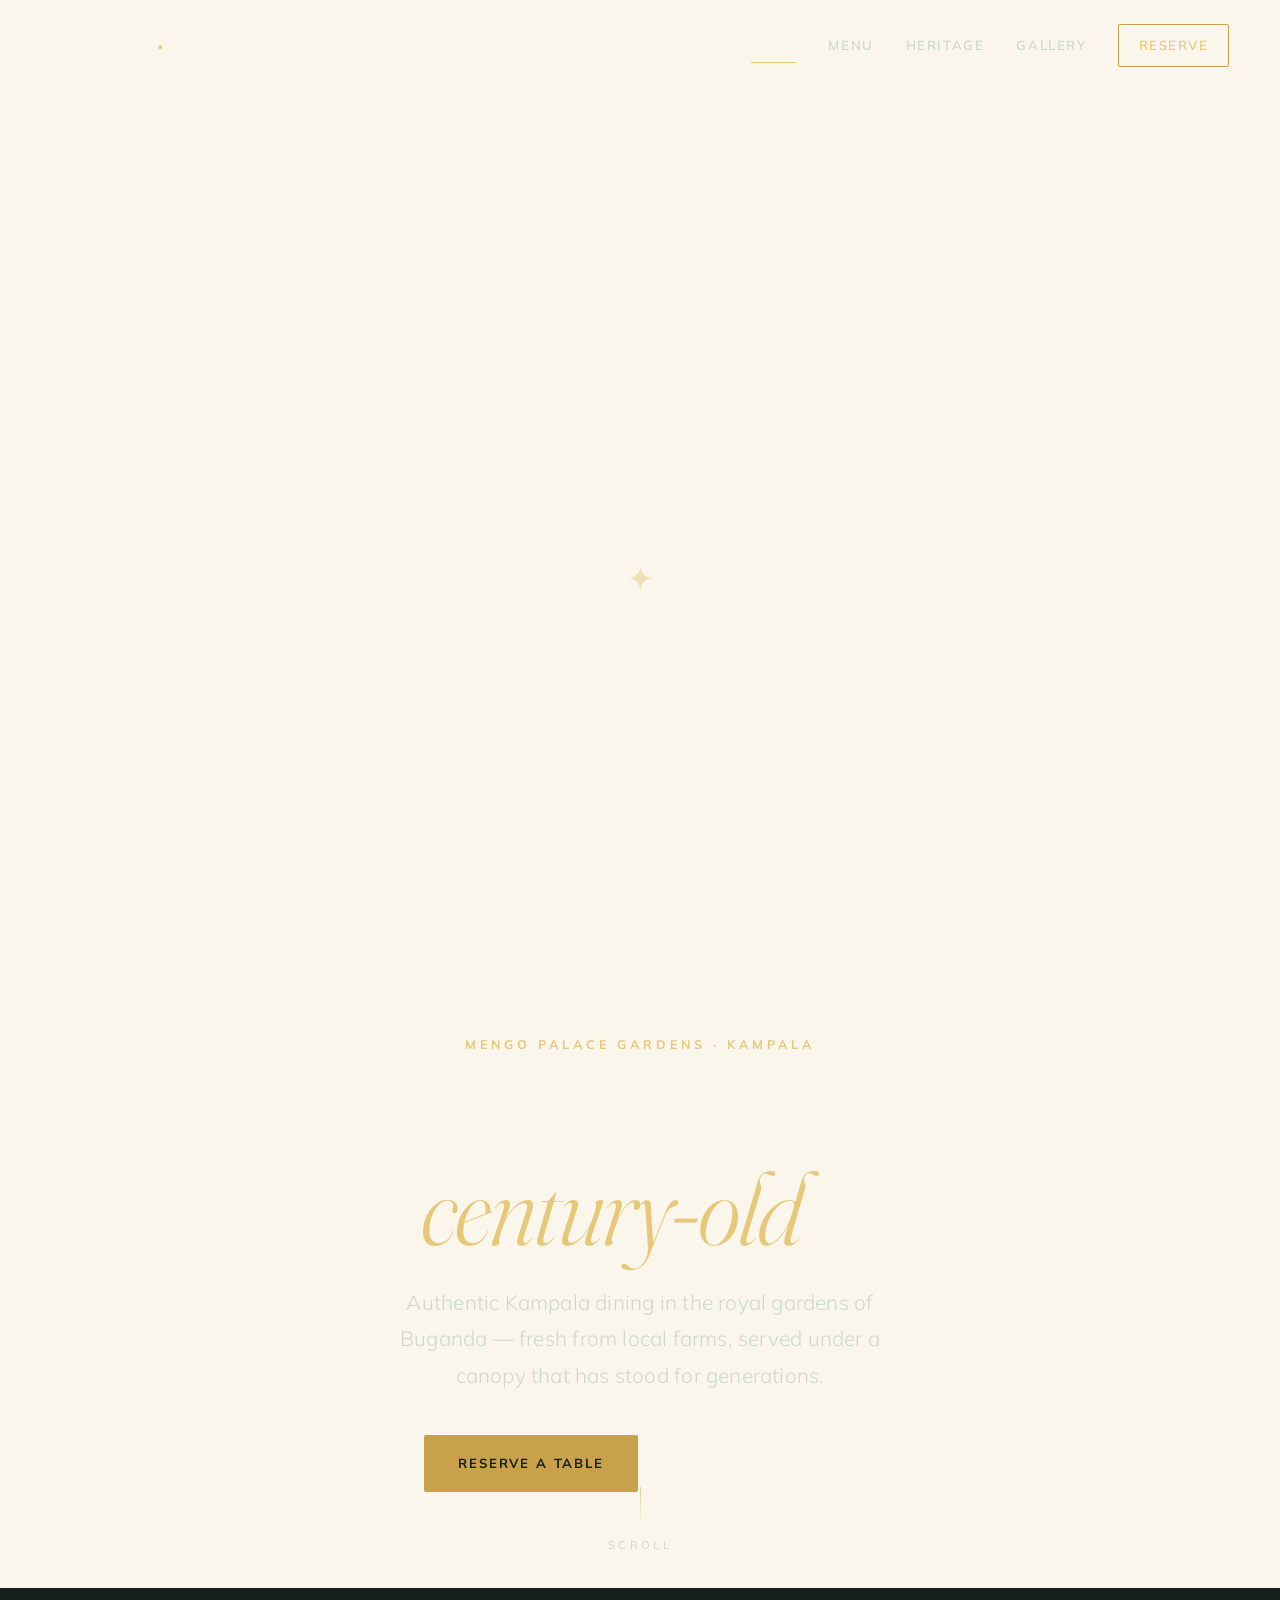
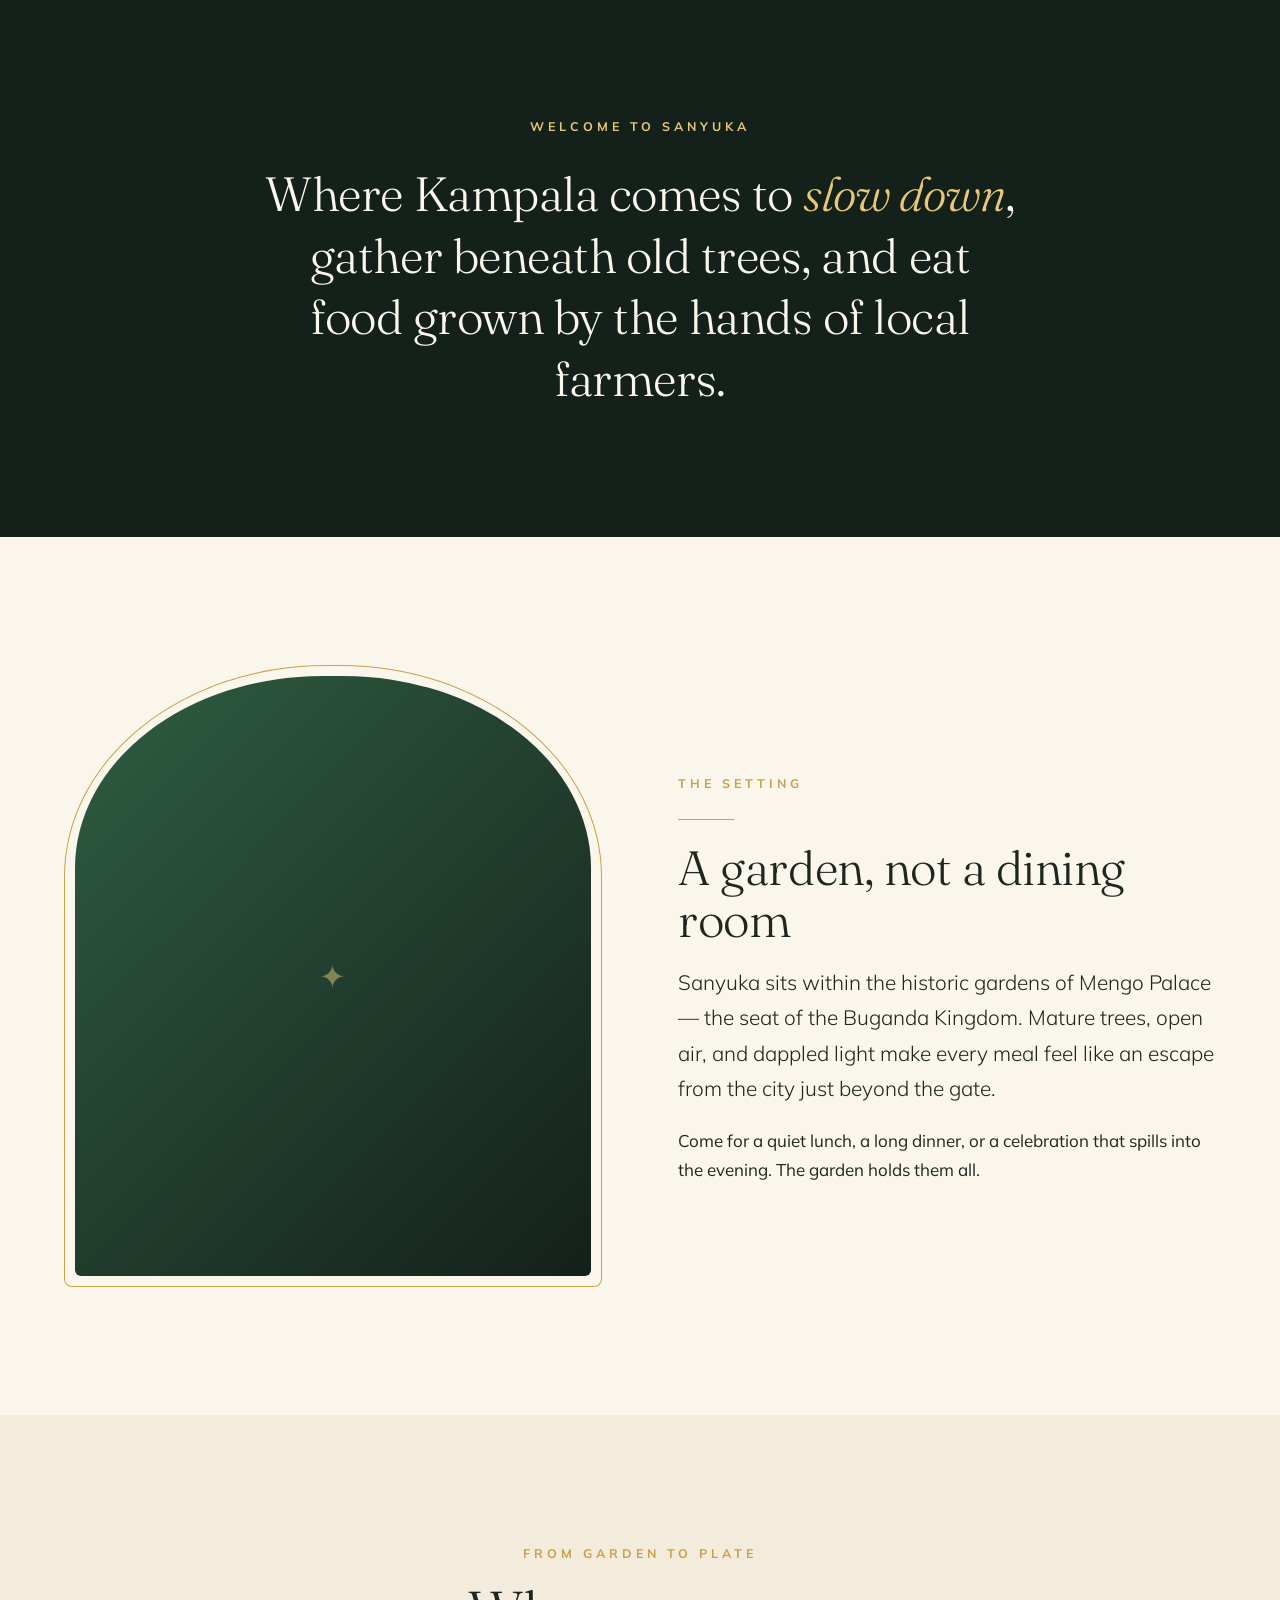
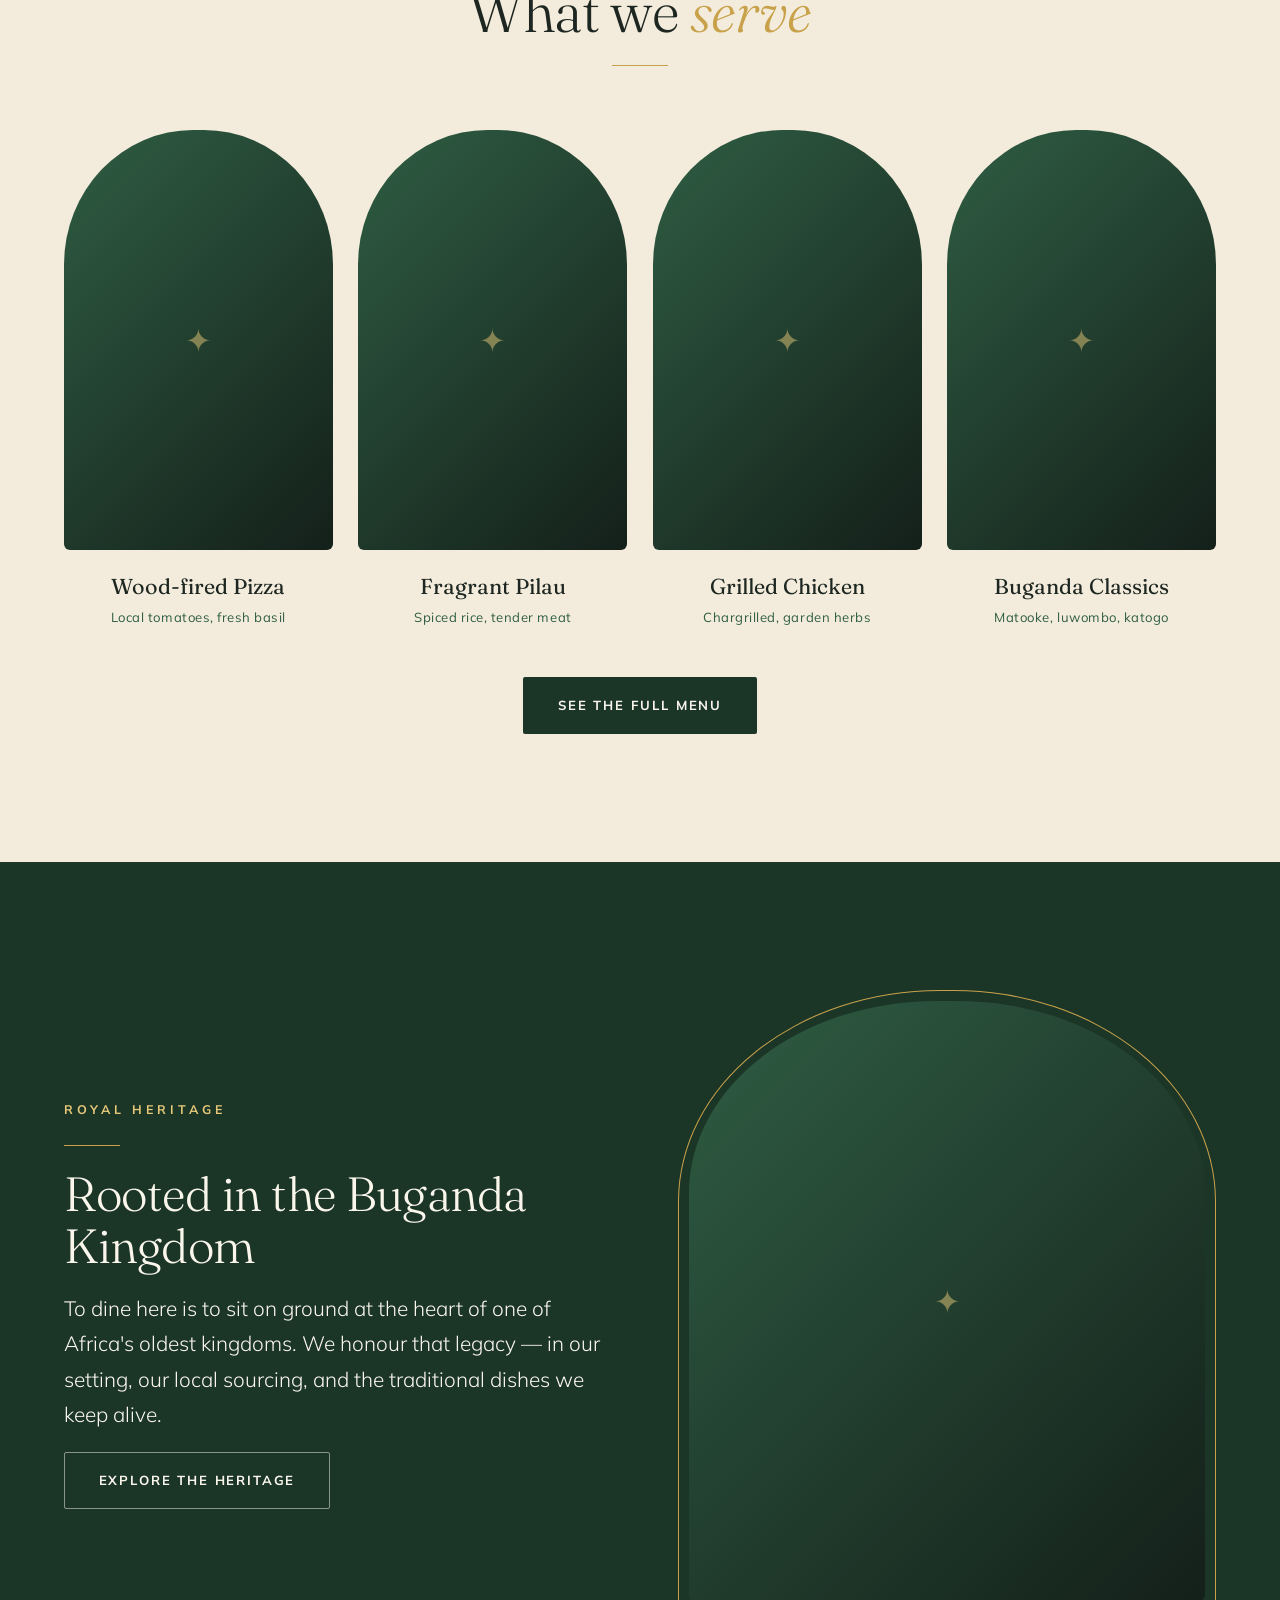
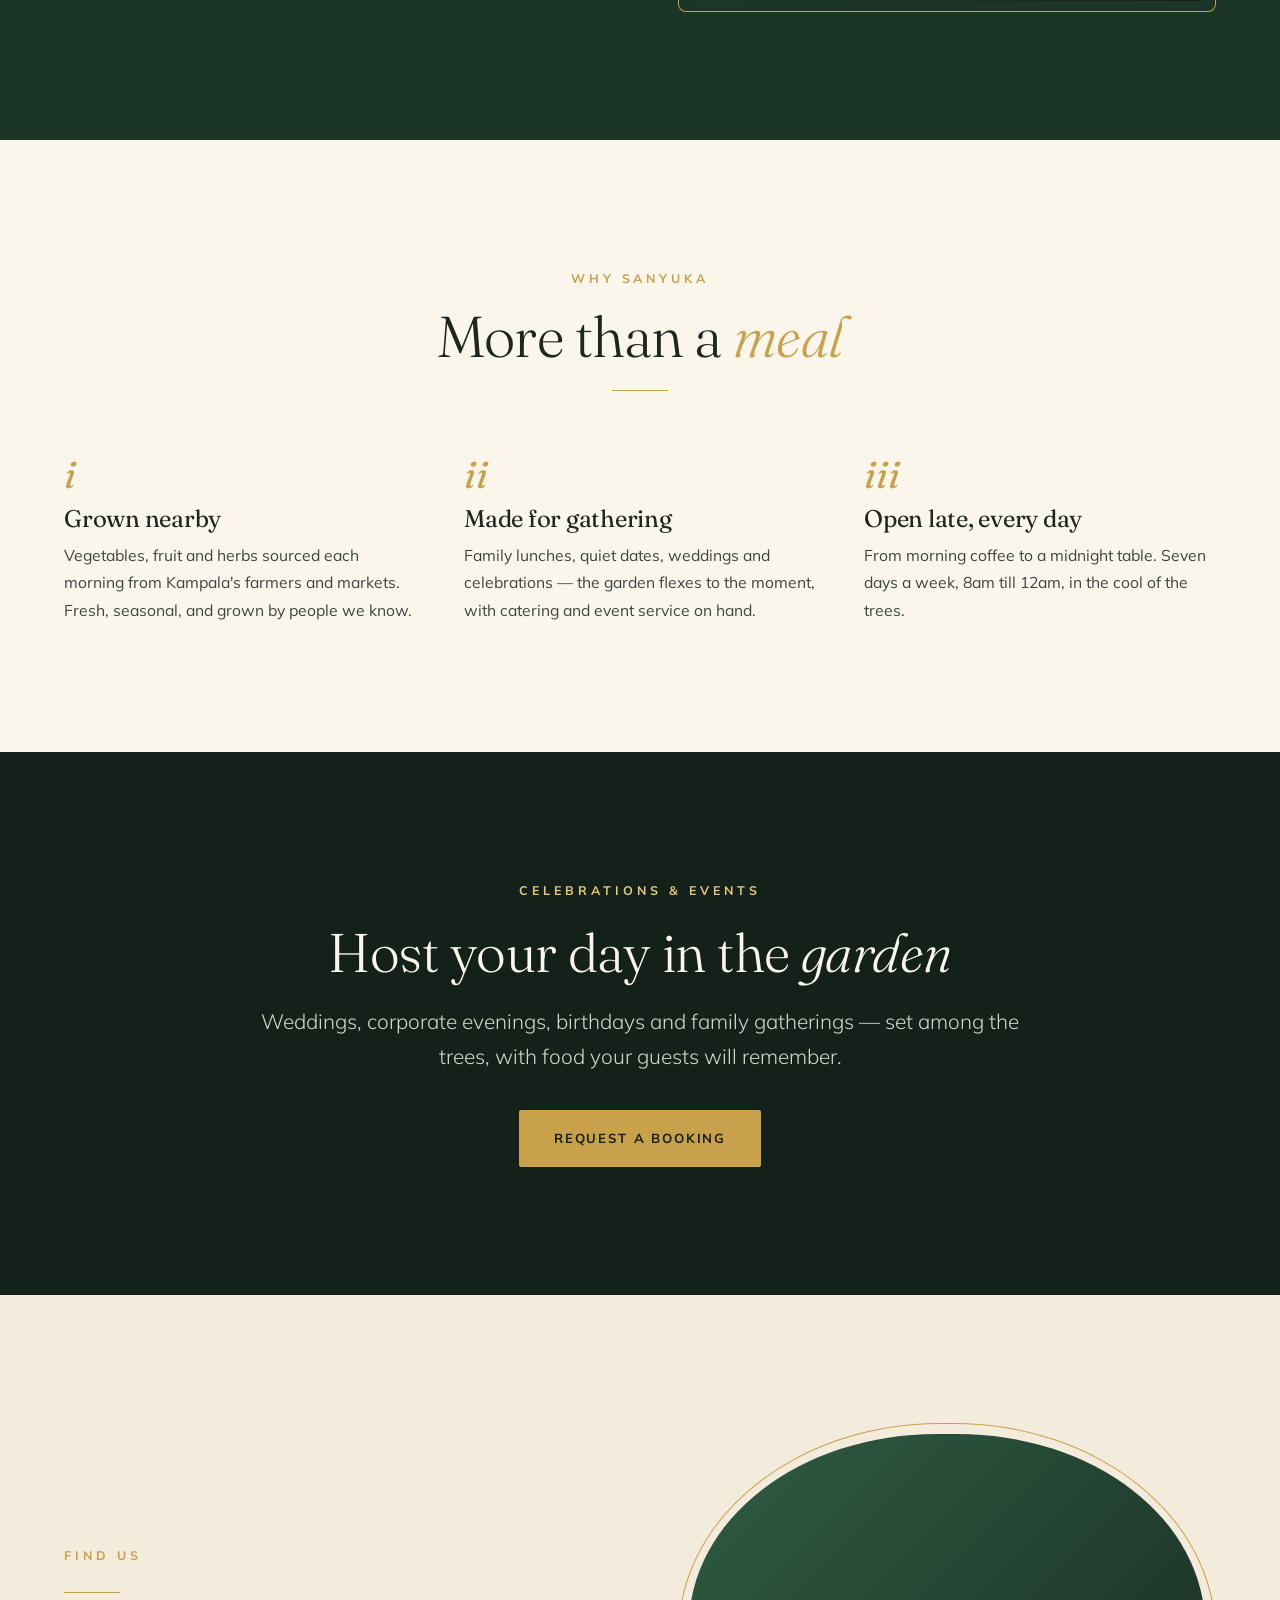
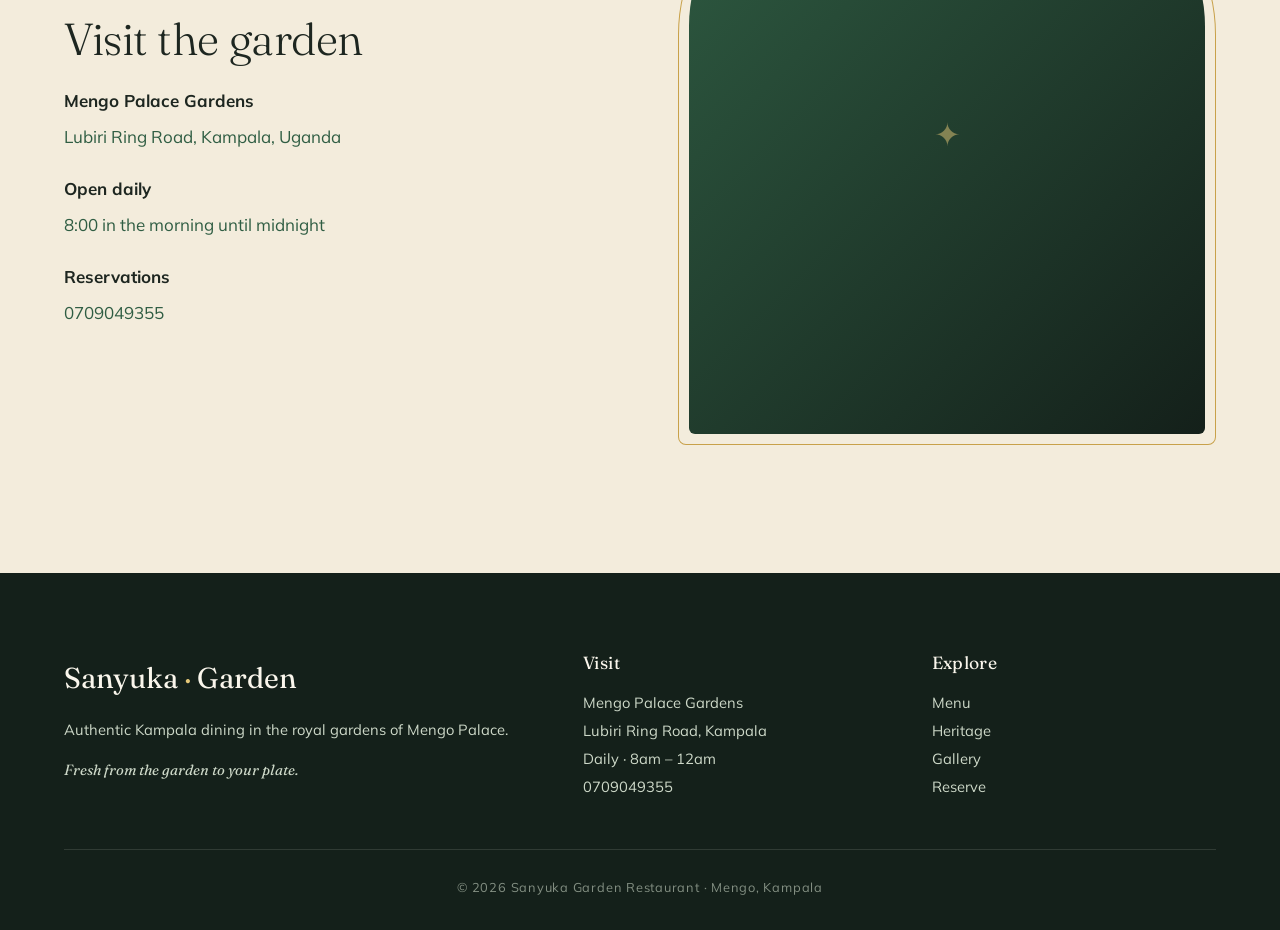
==== untitled folder/files/index.html @ cd11d848 "initial" ====
<!DOCTYPE html>
<html lang="en">
<head>
<meta charset="UTF-8">
<meta name="viewport" content="width=device-width, initial-scale=1.0">
<title>Sanyuka Garden Restaurant — Dining in the Royal Gardens of Mengo</title>
<meta name="description" content="Authentic Kampala dining beneath century-old trees in the royal gardens of Mengo Palace. Locally sourced food, Buganda heritage, garden events.">
<link rel="stylesheet" href="styles.css">
</head>
<body>

<!-- NAV -->
<nav class="nav">
  <a href="index.html" class="nav-logo">Sanyuka <span class="mark">·</span> Garden</a>
  <button class="nav-toggle" aria-label="Menu">☰</button>
  <div class="nav-links">
    <a href="index.html" class="active">Home</a>
    <a href="menu.html">Menu</a>
    <a href="buganda.html">Heritage</a>
    <a href="gallery.html">Gallery</a>
    <a href="booking.html" class="nav-book">Reserve</a>
  </div>
</nav>

<!-- HERO -->
<header class="hero">
  <div class="hero-media">
    <img src="https://images.unsplash.com/photo-1600891964092-4316c288032e?w=1800&q=80&auto=format&fit=crop" alt="Dining under garden trees at golden hour">
  </div>
  <div class="hero-inner">
    <span class="eyebrow">Mengo Palace Gardens · Kampala</span>
    <h1>A table beneath<br>the <em>century-old</em> trees</h1>
    <p class="hero-sub">Authentic Kampala dining in the royal gardens of Buganda — fresh from local farms, served under a canopy that has stood for generations.</p>
    <div class="hero-cta">
      <a href="booking.html" class="btn btn-gold">Reserve a Table</a>
      <a href="menu.html" class="btn btn-ghost">View the Menu</a>
    </div>
  </div>
  <div class="hero-scroll"><span></span>Scroll</div>
</header>

<!-- STATEMENT -->
<section class="section canopy">
  <div class="narrow reveal" style="text-align:center;">
    <span class="eyebrow" style="color:var(--gold-bright); display:block; margin-bottom:1.6rem;">Welcome to Sanyuka</span>
    <p class="statement">Where Kampala comes to <em>slow down</em>, gather beneath old trees, and eat food grown by the hands of local farmers.</p>
  </div>
</section>

<!-- STORY SPLIT 1 -->
<section class="section light">
  <div class="wrap split reveal">
    <div class="arch-frame">
      <div class="arch split-img">
        <img src="https://images.unsplash.com/photo-1414235077428-338989a2e8c0?w=900&q=80&auto=format&fit=crop" alt="Garden dining setting">
      </div>
    </div>
    <div class="split-text">
      <span class="eyebrow" style="color:var(--gold);">The Setting</span>
      <div class="rule"></div>
      <h2 style="font-size:clamp(1.9rem,4vw,3rem); font-weight:300; margin-bottom:1.2rem;">A garden, not a dining room</h2>
      <p class="lead" style="margin-bottom:1.2rem;">Sanyuka sits within the historic gardens of Mengo Palace — the seat of the Buganda Kingdom. Mature trees, open air, and dappled light make every meal feel like an escape from the city just beyond the gate.</p>
      <p>Come for a quiet lunch, a long dinner, or a celebration that spills into the evening. The garden holds them all.</p>
    </div>
  </div>
</section>

<!-- DISHES -->
<section class="section parchment">
  <div class="wrap">
    <div class="section-head reveal" style="text-align:center;">
      <span class="eyebrow">From Garden to Plate</span>
      <h2>What we <em>serve</em></h2>
      <div class="rule center"></div>
    </div>
    <div class="dishes reveal">
      <div class="dish">
        <div class="arch"><img src="https://images.unsplash.com/photo-1513104890138-7c749659a591?w=600&q=80&auto=format&fit=crop" alt="Pizza"></div>
        <div class="dish-label"><div class="name">Wood-fired Pizza</div><div class="note">Local tomatoes, fresh basil</div></div>
      </div>
      <div class="dish">
        <div class="arch"><img src="https://images.unsplash.com/photo-1596797038530-2c107229654b?w=600&q=80&auto=format&fit=crop" alt="Pilau"></div>
        <div class="dish-label"><div class="name">Fragrant Pilau</div><div class="note">Spiced rice, tender meat</div></div>
      </div>
      <div class="dish">
        <div class="arch"><img src="https://images.unsplash.com/photo-1598103442097-8b74394b95c6?w=600&q=80&auto=format&fit=crop" alt="Chicken"></div>
        <div class="dish-label"><div class="name">Grilled Chicken</div><div class="note">Chargrilled, garden herbs</div></div>
      </div>
      <div class="dish">
        <div class="arch"><img src="https://images.unsplash.com/photo-1567620905732-2d1ec7ab7445?w=600&q=80&auto=format&fit=crop" alt="Local dishes"></div>
        <div class="dish-label"><div class="name">Buganda Classics</div><div class="note">Matooke, luwombo, katogo</div></div>
      </div>
    </div>
    <div class="reveal" style="text-align:center; margin-top:3rem;">
      <a href="menu.html" class="btn btn-dark">See the Full Menu</a>
    </div>
  </div>
</section>

<!-- HERITAGE FEATURE -->
<section class="section dark">
  <div class="wrap split reverse reveal">
    <div class="arch-frame">
      <div class="arch split-img">
        <img src="https://images.unsplash.com/photo-1518709268805-4e9042af2176?w=900&q=80&auto=format&fit=crop" alt="Royal heritage">
      </div>
    </div>
    <div class="split-text">
      <span class="eyebrow" style="color:var(--gold-bright);">Royal Heritage</span>
      <div class="rule"></div>
      <h2 style="font-size:clamp(1.9rem,4vw,3rem); font-weight:300; margin-bottom:1.2rem;">Rooted in the Buganda Kingdom</h2>
      <p class="lead" style="margin-bottom:1.2rem;">To dine here is to sit on ground at the heart of one of Africa's oldest kingdoms. We honour that legacy — in our setting, our local sourcing, and the traditional dishes we keep alive.</p>
      <a href="buganda.html" class="btn btn-ghost">Explore the Heritage</a>
    </div>
  </div>
</section>

<!-- WHY / THREE FEATURES -->
<section class="section light">
  <div class="wrap">
    <div class="section-head reveal" style="text-align:center;">
      <span class="eyebrow">Why Sanyuka</span>
      <h2>More than a <em>meal</em></h2>
      <div class="rule center"></div>
    </div>
    <div class="features reveal">
      <div class="feature">
        <div class="num">i</div>
        <h3>Grown nearby</h3>
        <p>Vegetables, fruit and herbs sourced each morning from Kampala's farmers and markets. Fresh, seasonal, and grown by people we know.</p>
      </div>
      <div class="feature">
        <div class="num">ii</div>
        <h3>Made for gathering</h3>
        <p>Family lunches, quiet dates, weddings and celebrations — the garden flexes to the moment, with catering and event service on hand.</p>
      </div>
      <div class="feature">
        <div class="num">iii</div>
        <h3>Open late, every day</h3>
        <p>From morning coffee to a midnight table. Seven days a week, 8am till 12am, in the cool of the trees.</p>
      </div>
    </div>
  </div>
</section>

<!-- EVENTS CTA -->
<section class="section canopy">
  <div class="narrow reveal" style="text-align:center;">
    <span class="eyebrow" style="color:var(--gold-bright); display:block; margin-bottom:1.4rem;">Celebrations & Events</span>
    <h2 style="font-size:clamp(2rem,5vw,3.4rem); font-weight:300; margin-bottom:1.3rem;">Host your day in the <em>garden</em></h2>
    <p class="lead" style="color:var(--sage); margin-bottom:2.2rem;">Weddings, corporate evenings, birthdays and family gatherings — set among the trees, with food your guests will remember.</p>
    <a href="booking.html" class="btn btn-gold">Request a Booking</a>
  </div>
</section>

<!-- VISIT -->
<section class="section parchment">
  <div class="wrap split reveal">
    <div class="split-text">
      <span class="eyebrow" style="color:var(--gold);">Find Us</span>
      <div class="rule"></div>
      <h2 style="font-size:clamp(1.9rem,4vw,2.8rem); font-weight:300; margin-bottom:1.4rem;">Visit the garden</h2>
      <p style="margin-bottom:0.4rem;"><strong>Mengo Palace Gardens</strong></p>
      <p style="margin-bottom:1.4rem; color:var(--moss);">Lubiri Ring Road, Kampala, Uganda</p>
      <p style="margin-bottom:0.4rem;"><strong>Open daily</strong></p>
      <p style="margin-bottom:1.4rem; color:var(--moss);">8:00 in the morning until midnight</p>
      <p style="margin-bottom:0.4rem;"><strong>Reservations</strong></p>
      <p style="color:var(--moss);">0709049355</p>
    </div>
    <div class="arch-frame">
      <div class="arch split-img">
        <img src="https://images.unsplash.com/photo-1533777857889-4be7c70b33f7?w=900&q=80&auto=format&fit=crop" alt="Evening in the garden">
      </div>
    </div>
  </div>
</section>

<!-- FOOTER -->
<footer class="footer">
  <div class="footer-grid">
    <div>
      <div class="brand">Sanyuka <span class="mark">·</span> Garden</div>
      <p>Authentic Kampala dining in the royal gardens of Mengo Palace.</p>
      <p class="footer-tag">Fresh from the garden to your plate.</p>
    </div>
    <div>
      <h4>Visit</h4>
      <p>Mengo Palace Gardens</p>
      <p>Lubiri Ring Road, Kampala</p>
      <p>Daily · 8am – 12am</p>
      <p>0709049355</p>
    </div>
    <div>
      <h4>Explore</h4>
      <a href="menu.html">Menu</a>
      <a href="buganda.html">Heritage</a>
      <a href="gallery.html">Gallery</a>
      <a href="booking.html">Reserve</a>
    </div>
  </div>
  <div class="footer-bottom">© 2026 Sanyuka Garden Restaurant · Mengo, Kampala</div>
</footer>

<script src="main.js"></script>
</body>
</html>
---- untitled folder/files/styles.css ----
@import url('https://fonts.googleapis.com/css2?family=Fraunces:ital,opsz,wght@0,9..144,300..600;1,9..144,300..500&family=Mulish:wght@300;400;500;600;700;800&display=swap');

/* ============ SANYUKA — CINEMATIC GARDEN ============ */

:root {
  --canopy:      #14201a;   /* deepest shade under old trees */
  --forest:      #1b3527;   /* dark section base */
  --moss:        #2f5d43;   /* mid green */
  --leaf:        #5b9b74;   /* living accent green */
  --gold:        #c8a14a;   /* Buganda brass */
  --gold-bright: #e6c878;   /* highlight gold */
  --oxblood:     #6f2a2a;   /* royal maroon */
  --clay:        #9c4a3c;   /* warm maroon accent */
  --parchment:   #f3ecdc;   /* light bg */
  --cream:       #faf6ec;   /* lightest */
  --sage:        #cdd8c8;   /* muted text on dark */
  --ink:         #1d2620;   /* text on light */

  --display: 'Fraunces', Georgia, 'Times New Roman', serif;
  --body: 'Mulish', -apple-system, BlinkMacSystemFont, 'Helvetica Neue', Arial, sans-serif;

  --maxw: 1240px;
  --ease: cubic-bezier(0.22, 1, 0.36, 1);
}

* { margin: 0; padding: 0; box-sizing: border-box; }

html { scroll-behavior: smooth; -webkit-font-smoothing: antialiased; }

body {
  font-family: var(--body);
  background: var(--cream);
  color: var(--ink);
  line-height: 1.75;
  font-size: 17px;
  font-weight: 400;
  overflow-x: hidden;
}

/* ---------- TYPE ---------- */

h1, h2, h3, h4 { font-family: var(--display); font-weight: 400; line-height: 1.08; letter-spacing: -0.01em; }

.eyebrow {
  font-family: var(--body);
  font-size: 0.78rem;
  font-weight: 700;
  letter-spacing: 0.32em;
  text-transform: uppercase;
}

.serif-italic { font-style: italic; font-weight: 300; }

/* ---------- NAV ---------- */

.nav {
  position: fixed; top: 0; left: 0; right: 0; z-index: 100;
  display: flex; justify-content: space-between; align-items: center;
  padding: 1.5rem clamp(1.25rem, 4vw, 3.5rem);
  transition: background 0.5s var(--ease), padding 0.5s var(--ease), box-shadow 0.5s var(--ease);
}
.nav.scrolled {
  background: rgba(20, 32, 26, 0.92);
  backdrop-filter: blur(10px);
  padding-top: 1rem; padding-bottom: 1rem;
  box-shadow: 0 8px 30px rgba(0,0,0,0.25);
}
.nav-logo {
  font-family: var(--display);
  font-size: 1.5rem; font-weight: 500; letter-spacing: 0.02em;
  color: var(--cream); text-decoration: none; line-height: 1;
}
.nav-logo .mark { color: var(--gold-bright); }
.nav-links { display: flex; gap: clamp(1rem, 2.5vw, 2.4rem); align-items: center; }
.nav-links a {
  font-size: 0.82rem; font-weight: 600; letter-spacing: 0.12em; text-transform: uppercase;
  color: var(--sage); text-decoration: none; transition: color 0.3s var(--ease); position: relative;
}
.nav-links a::after {
  content: ''; position: absolute; left: 0; bottom: -6px; height: 1px; width: 0;
  background: var(--gold-bright); transition: width 0.35s var(--ease);
}
.nav-links a:hover, .nav-links a.active { color: var(--cream); }
.nav-links a:hover::after, .nav-links a.active::after { width: 100%; }
.nav-book {
  border: 1px solid var(--gold); color: var(--gold-bright) !important;
  padding: 0.55rem 1.2rem; border-radius: 2px;
}
.nav-book::after { display: none; }
.nav-book:hover { background: var(--gold); color: var(--canopy) !important; }
.nav-toggle { display: none; background: none; border: none; color: var(--cream); font-size: 1.5rem; cursor: pointer; }

/* ---------- HERO ---------- */

.hero {
  position: relative; min-height: 100vh; display: flex; flex-direction: column;
  justify-content: center; align-items: center; text-align: center;
  padding: 8rem clamp(1.25rem, 5vw, 4rem) 6rem; color: var(--cream); overflow: hidden;
}
.hero-media { position: absolute; inset: 0; z-index: 0; }
.hero-media img { width: 100%; height: 100%; object-fit: cover; }
.hero-media::after {
  content: ''; position: absolute; inset: 0;
  background:
    radial-gradient(ellipse at 50% 35%, rgba(20,32,26,0.25) 0%, rgba(20,32,26,0.75) 100%),
    linear-gradient(180deg, rgba(20,32,26,0.55) 0%, rgba(20,32,26,0.35) 45%, rgba(20,32,26,0.92) 100%);
}
.hero-inner { position: relative; z-index: 1; max-width: 880px; }
.hero .eyebrow { color: var(--gold-bright); margin-bottom: 1.8rem; opacity: 0; animation: rise 1s var(--ease) 0.2s forwards; }
.hero h1 {
  font-size: clamp(2.8rem, 8vw, 6.5rem); font-weight: 300; letter-spacing: -0.02em; line-height: 0.98;
  margin-bottom: 1.6rem; opacity: 0; animation: rise 1.1s var(--ease) 0.35s forwards;
}
.hero h1 em { font-style: italic; color: var(--gold-bright); }
.hero-sub {
  font-size: clamp(1rem, 1.8vw, 1.3rem); font-weight: 300; color: var(--sage);
  max-width: 540px; margin: 0 auto 2.6rem; letter-spacing: 0.01em;
  opacity: 0; animation: rise 1.1s var(--ease) 0.55s forwards;
}
.hero-cta { display: flex; gap: 1rem; justify-content: center; flex-wrap: wrap;
  opacity: 0; animation: rise 1.1s var(--ease) 0.75s forwards; }
.hero-scroll {
  position: absolute; bottom: 2rem; left: 50%; transform: translateX(-50%); z-index: 1;
  color: var(--sage); font-size: 0.7rem; letter-spacing: 0.3em; text-transform: uppercase;
  opacity: 0; animation: fadein 1s var(--ease) 1.4s forwards; display: flex; flex-direction: column; align-items: center; gap: 0.6rem;
}
.hero-scroll span { width: 1px; height: 40px; background: linear-gradient(var(--gold-bright), transparent); animation: pulse 2s ease-in-out infinite; }

@keyframes rise { from { opacity: 0; transform: translateY(28px); } to { opacity: 1; transform: translateY(0); } }
@keyframes fadein { to { opacity: 1; } }
@keyframes pulse { 0%,100% { opacity: 0.4; } 50% { opacity: 1; } }

/* ---------- BUTTONS ---------- */

.btn {
  display: inline-block; font-family: var(--body); font-size: 0.82rem; font-weight: 700;
  letter-spacing: 0.14em; text-transform: uppercase; text-decoration: none;
  padding: 1rem 2.1rem; border-radius: 2px; cursor: pointer; border: 1px solid transparent;
  transition: all 0.35s var(--ease);
}
.btn-gold { background: var(--gold); color: var(--canopy); }
.btn-gold:hover { background: var(--gold-bright); transform: translateY(-2px); box-shadow: 0 12px 30px rgba(200,161,74,0.3); }
.btn-ghost { border-color: rgba(250,246,236,0.5); color: var(--cream); }
.btn-ghost:hover { border-color: var(--cream); background: rgba(250,246,236,0.08); }
.btn-dark { background: var(--forest); color: var(--cream); }
.btn-dark:hover { background: var(--moss); transform: translateY(-2px); }
.btn-outline-dark { border-color: var(--moss); color: var(--forest); }
.btn-outline-dark:hover { background: var(--forest); color: var(--cream); }

/* ---------- SECTION SCAFFOLD ---------- */

.section { padding: clamp(4rem, 10vw, 8.5rem) clamp(1.25rem, 5vw, 4rem); }
.wrap { max-width: var(--maxw); margin: 0 auto; }
.narrow { max-width: 760px; margin: 0 auto; }

.dark { background: var(--forest); color: var(--cream); }
.dark h1, .dark h2, .dark h3 { color: var(--cream); }
.canopy { background: var(--canopy); color: var(--cream); }
.canopy h1, .canopy h2, .canopy h3 { color: var(--cream); }
.light { background: var(--cream); color: var(--ink); }
.parchment { background: var(--parchment); color: var(--ink); }

.section-head { margin-bottom: clamp(2.5rem, 6vw, 4rem); }
.section-head .eyebrow { color: var(--gold); display: block; margin-bottom: 1rem; }
.dark .section-head .eyebrow, .canopy .section-head .eyebrow { color: var(--gold-bright); }
.section-head h2 { font-size: clamp(2rem, 5vw, 3.6rem); font-weight: 300; }
.section-head h2 em { font-style: italic; color: var(--gold); }
.dark .section-head h2 em, .canopy .section-head h2 em { color: var(--gold-bright); }

.rule { width: 56px; height: 1px; background: var(--gold); margin: 1.4rem 0; }
.rule.center { margin-left: auto; margin-right: auto; }

.lead { font-size: clamp(1.05rem, 1.8vw, 1.3rem); font-weight: 300; line-height: 1.7; }

/* ---------- ARCH (signature) ---------- */

.arch {
  position: relative; overflow: hidden;
  border-top-left-radius: 48% 32%; border-top-right-radius: 48% 32%;
  border-bottom-left-radius: 6px; border-bottom-right-radius: 6px;
  background: var(--moss);
}
.arch img { display: block; width: 100%; height: 100%; object-fit: cover; transition: transform 1.2s var(--ease); }
.arch:hover img { transform: scale(1.06); }
.arch-frame { padding: 10px; border: 1px solid var(--gold); 
  border-top-left-radius: calc(48% + 4px) 34%; border-top-right-radius: calc(48% + 4px) 34%;
  border-bottom-left-radius: 8px; border-bottom-right-radius: 8px; }

/* ---------- SPLIT (image + text) ---------- */

.split { display: grid; grid-template-columns: 1fr 1fr; gap: clamp(2rem, 6vw, 5rem); align-items: center; }
.split.reverse > :first-child { order: 2; }
.split-img { width: 100%; height: clamp(360px, 52vw, 600px); }

/* ---------- STORY STATEMENT ---------- */

.statement { font-family: var(--display); font-weight: 300; font-size: clamp(1.6rem, 4vw, 3rem);
  line-height: 1.28; letter-spacing: -0.01em; }
.statement em { font-style: italic; color: var(--gold-bright); }

/* ---------- MENU PREVIEW CARDS ---------- */

.dishes { display: grid; grid-template-columns: repeat(4, 1fr); gap: clamp(1rem, 2.5vw, 1.6rem); }
.dish { position: relative; }
.dish .arch { height: clamp(300px, 34vw, 420px); }
.dish-label { margin-top: 1.1rem; text-align: center; }
.dish-label .name { font-family: var(--display); font-size: 1.35rem; font-weight: 400; }
.dish-label .note { font-size: 0.82rem; color: var(--moss); letter-spacing: 0.04em; }
.dark .dish-label .note, .canopy .dish-label .note { color: var(--sage); }

/* ---------- FEATURE ROWS ---------- */

.features { display: grid; grid-template-columns: repeat(3, 1fr); gap: clamp(1.5rem, 4vw, 3rem); }
.feature { }
.feature .num { font-family: var(--display); font-style: italic; font-size: 2.4rem; color: var(--gold); line-height: 1; }
.dark .feature .num, .canopy .feature .num { color: var(--gold-bright); }
.feature h3 { font-size: 1.5rem; margin: 0.8rem 0 0.6rem; font-weight: 400; }
.feature p { font-size: 0.98rem; color: inherit; opacity: 0.85; }

/* ---------- MENU PAGE ---------- */

.menu-cat { margin-bottom: clamp(2.5rem, 6vw, 4.5rem); }
.menu-cat-head { display: flex; align-items: baseline; gap: 1.2rem; margin-bottom: 1.8rem; }
.menu-cat-head h2 { font-size: clamp(1.8rem, 4vw, 2.8rem); font-weight: 300; white-space: nowrap; }
.menu-cat-head h2 em { font-style: italic; color: var(--gold); }
.menu-cat-line { flex: 1; height: 1px; background: linear-gradient(90deg, var(--gold), transparent); }
.dish-row { display: grid; grid-template-columns: 1fr auto; gap: 1.5rem; align-items: baseline;
  padding: 1.1rem 0; border-bottom: 1px solid rgba(47,93,67,0.15); }
.dish-row:last-child { border-bottom: none; }
.dish-row .dn { font-family: var(--display); font-size: 1.3rem; font-weight: 400; }
.dish-row .dd { font-size: 0.92rem; color: var(--moss); margin-top: 0.2rem; }
.dish-row .dp { font-family: var(--display); font-size: 1.2rem; font-style: italic; color: var(--clay); white-space: nowrap; }

/* ---------- GALLERY ---------- */

.gal { columns: 3; column-gap: 1.2rem; }
.gal figure { break-inside: avoid; margin-bottom: 1.2rem; overflow: hidden; border-radius: 4px; background: var(--moss); }
.gal img { width: 100%; display: block; transition: transform 1s var(--ease), filter 1s var(--ease); filter: saturate(0.95); }
.gal figure:hover img { transform: scale(1.05); filter: saturate(1.1); }

/* ---------- FORM ---------- */

.form-card { background: var(--cream); border: 1px solid rgba(200,161,74,0.4); border-radius: 6px;
  padding: clamp(1.8rem, 5vw, 3.2rem); max-width: 720px; margin: 0 auto; box-shadow: 0 30px 70px rgba(20,32,26,0.35); }
.fg { margin-bottom: 1.4rem; }
.fg label { display: block; font-size: 0.75rem; font-weight: 700; letter-spacing: 0.14em;
  text-transform: uppercase; color: var(--moss); margin-bottom: 0.5rem; }
.fg input, .fg select, .fg textarea {
  width: 100%; padding: 0.85rem 1rem; border: 1px solid rgba(47,93,67,0.3); border-radius: 3px;
  font-family: var(--body); font-size: 1rem; background: #fff; color: var(--ink); transition: border 0.3s var(--ease), box-shadow 0.3s var(--ease); }
.fg input:focus, .fg select:focus, .fg textarea:focus { outline: none; border-color: var(--gold); box-shadow: 0 0 0 3px rgba(200,161,74,0.15); }
.fg textarea { min-height: 130px; resize: vertical; }
.fg-2 { display: grid; grid-template-columns: 1fr 1fr; gap: 1.4rem; }

/* ---------- FOOTER ---------- */

.footer { background: var(--canopy); color: var(--sage); padding: clamp(3rem, 7vw, 5rem) clamp(1.25rem, 5vw, 4rem) 2rem; }
.footer-grid { max-width: var(--maxw); margin: 0 auto; display: grid; grid-template-columns: 1.6fr 1fr 1fr; gap: clamp(2rem, 5vw, 4rem); padding-bottom: 3rem; border-bottom: 1px solid rgba(205,216,200,0.15); }
.footer h4 { font-family: var(--display); color: var(--cream); font-size: 1.1rem; font-weight: 400; margin-bottom: 1.1rem; letter-spacing: 0.02em; }
.footer .brand { font-family: var(--display); font-size: 1.8rem; color: var(--cream); margin-bottom: 0.8rem; }
.footer .brand .mark { color: var(--gold-bright); }
.footer p, .footer a { font-size: 0.92rem; color: var(--sage); text-decoration: none; line-height: 1.9; display: block; }
.footer a:hover { color: var(--gold-bright); }
.footer-tag { font-style: italic; font-family: var(--display); color: var(--gold-bright); margin-top: 0.8rem; }
.footer-bottom { max-width: var(--maxw); margin: 1.6rem auto 0; text-align: center; font-size: 0.8rem; letter-spacing: 0.06em; color: rgba(205,216,200,0.6); }

/* ---------- SCROLL REVEAL ---------- */

.reveal { opacity: 0; transform: translateY(36px); transition: opacity 1s var(--ease), transform 1s var(--ease); }
.reveal.in { opacity: 1; transform: translateY(0); }

/* ---------- RESPONSIVE ---------- */

@media (max-width: 900px) {
  .dishes { grid-template-columns: repeat(2, 1fr); }
  .features { grid-template-columns: 1fr; gap: 2.5rem; }
  .gal { columns: 2; }
}
@media (max-width: 720px) {
  .nav-links { display: none; }
  .nav-links.open { display: flex; position: absolute; top: 100%; right: 0; left: 0; flex-direction: column;
    background: rgba(20,32,26,0.97); padding: 1.5rem 2rem 2rem; gap: 1.4rem; }
  .nav-toggle { display: block; }
  .split, .split.reverse > :first-child { grid-template-columns: 1fr; order: 0; }
  .split.reverse .split-text { order: 2; }
  .fg-2 { grid-template-columns: 1fr; }
  .footer-grid { grid-template-columns: 1fr; }
}
@media (max-width: 480px) {
  .dishes { grid-template-columns: 1fr; }
  .gal { columns: 1; }
}

@media (prefers-reduced-motion: reduce) {
  *, *::before, *::after { animation-duration: 0.01ms !important; animation-iteration-count: 1 !important; transition-duration: 0.01ms !important; }
  .reveal { opacity: 1; transform: none; }
  html { scroll-behavior: auto; }
}
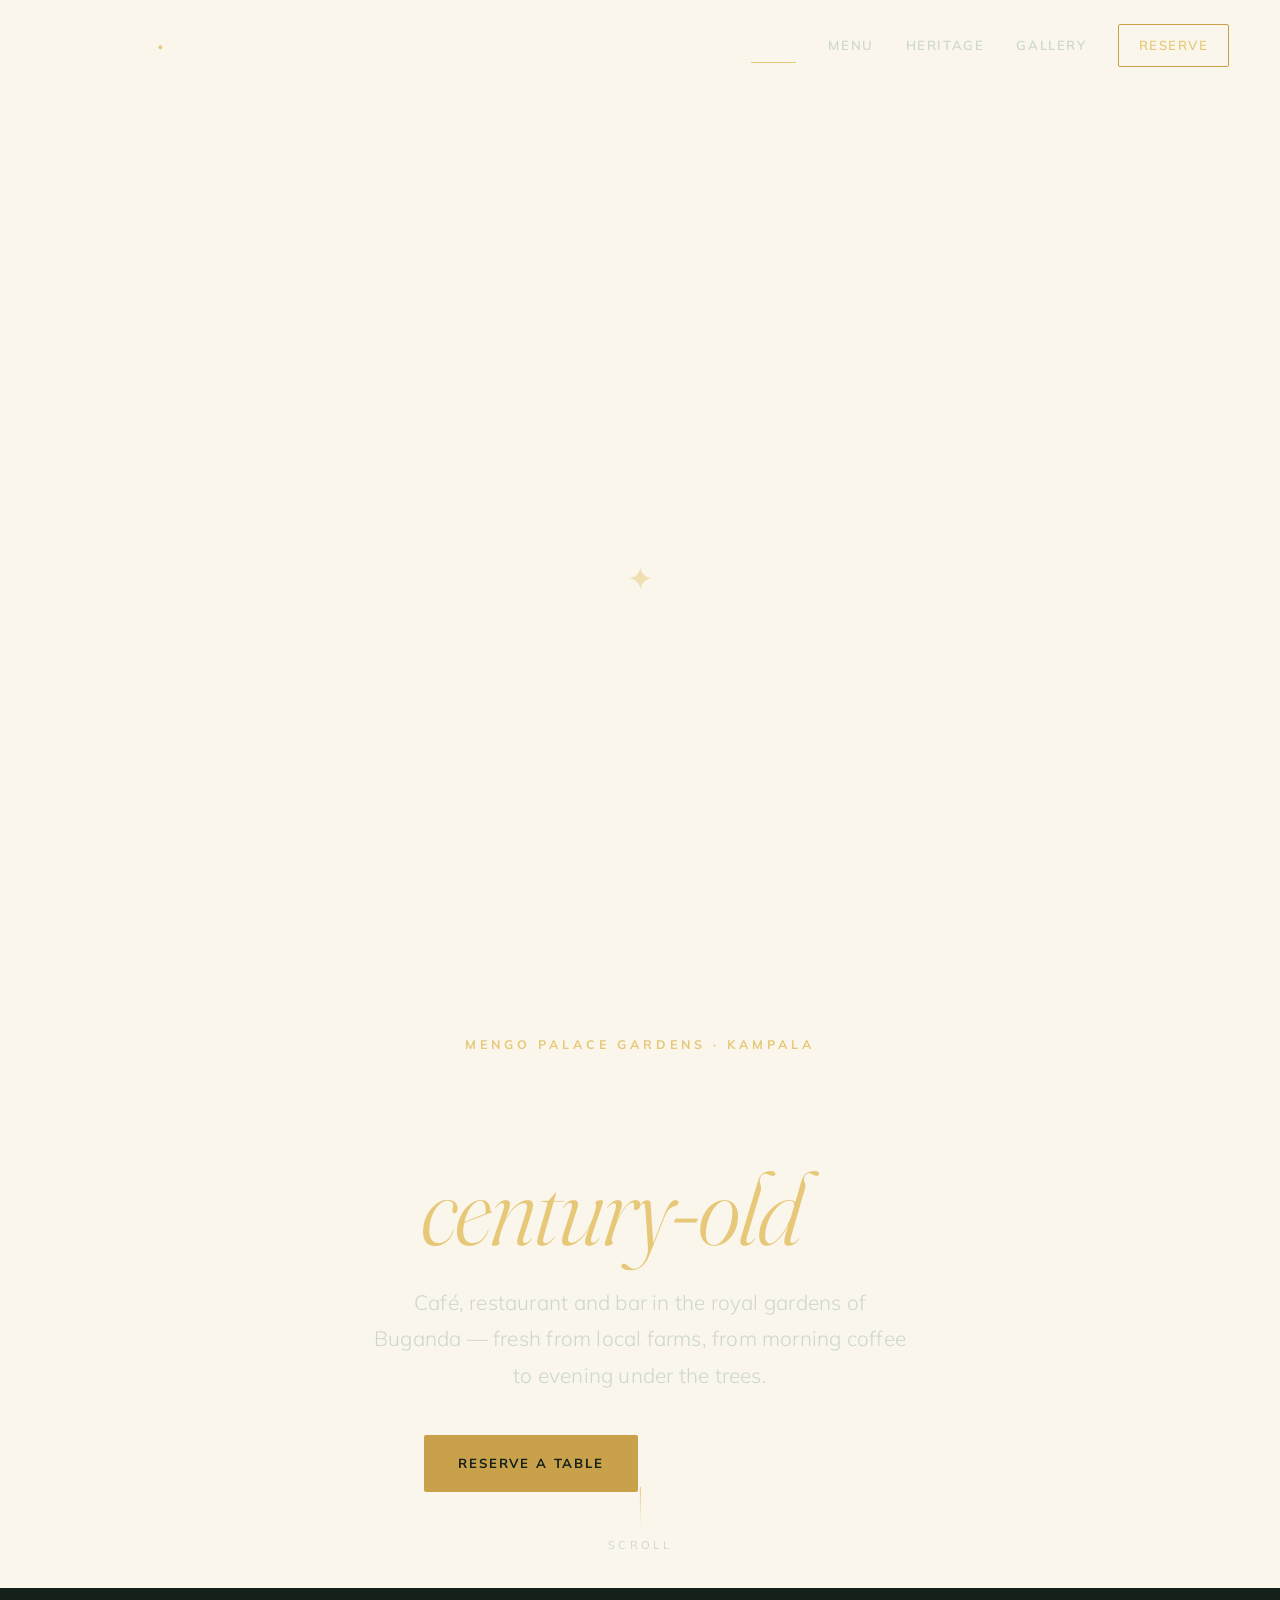
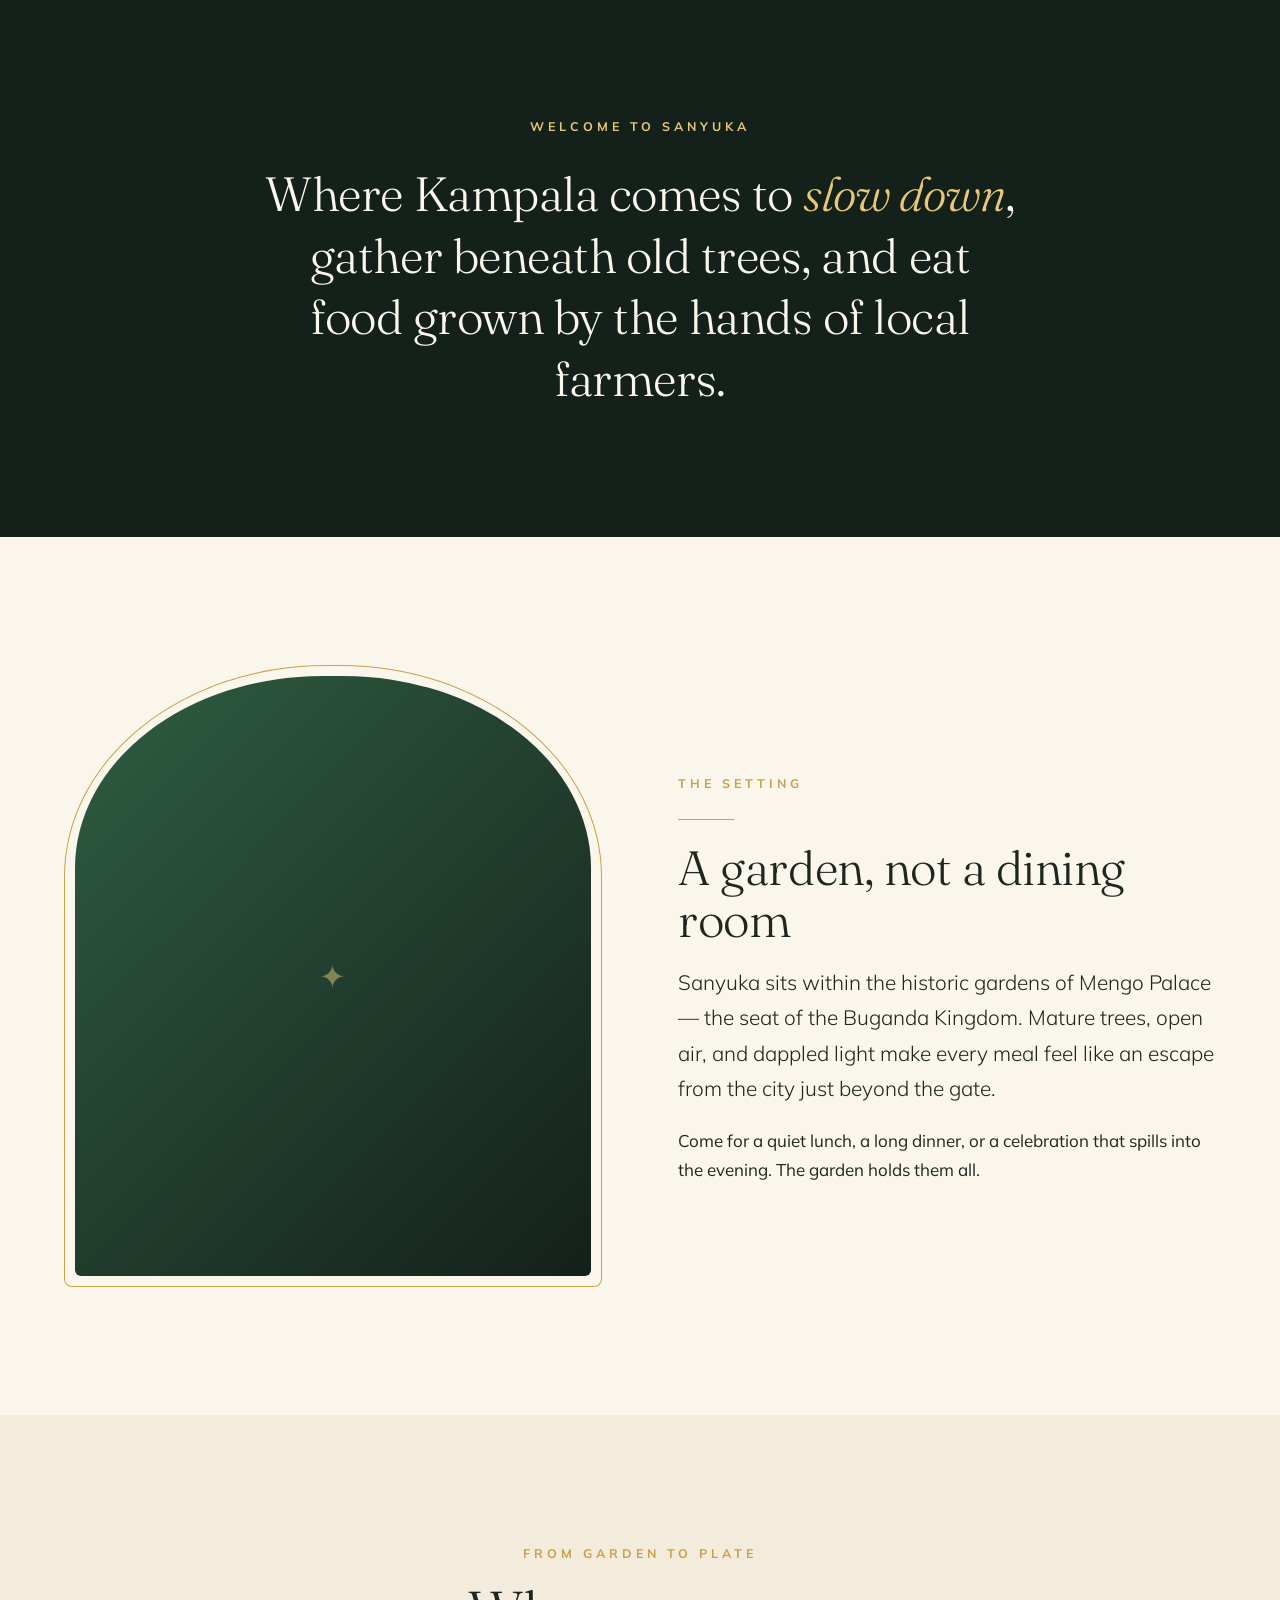
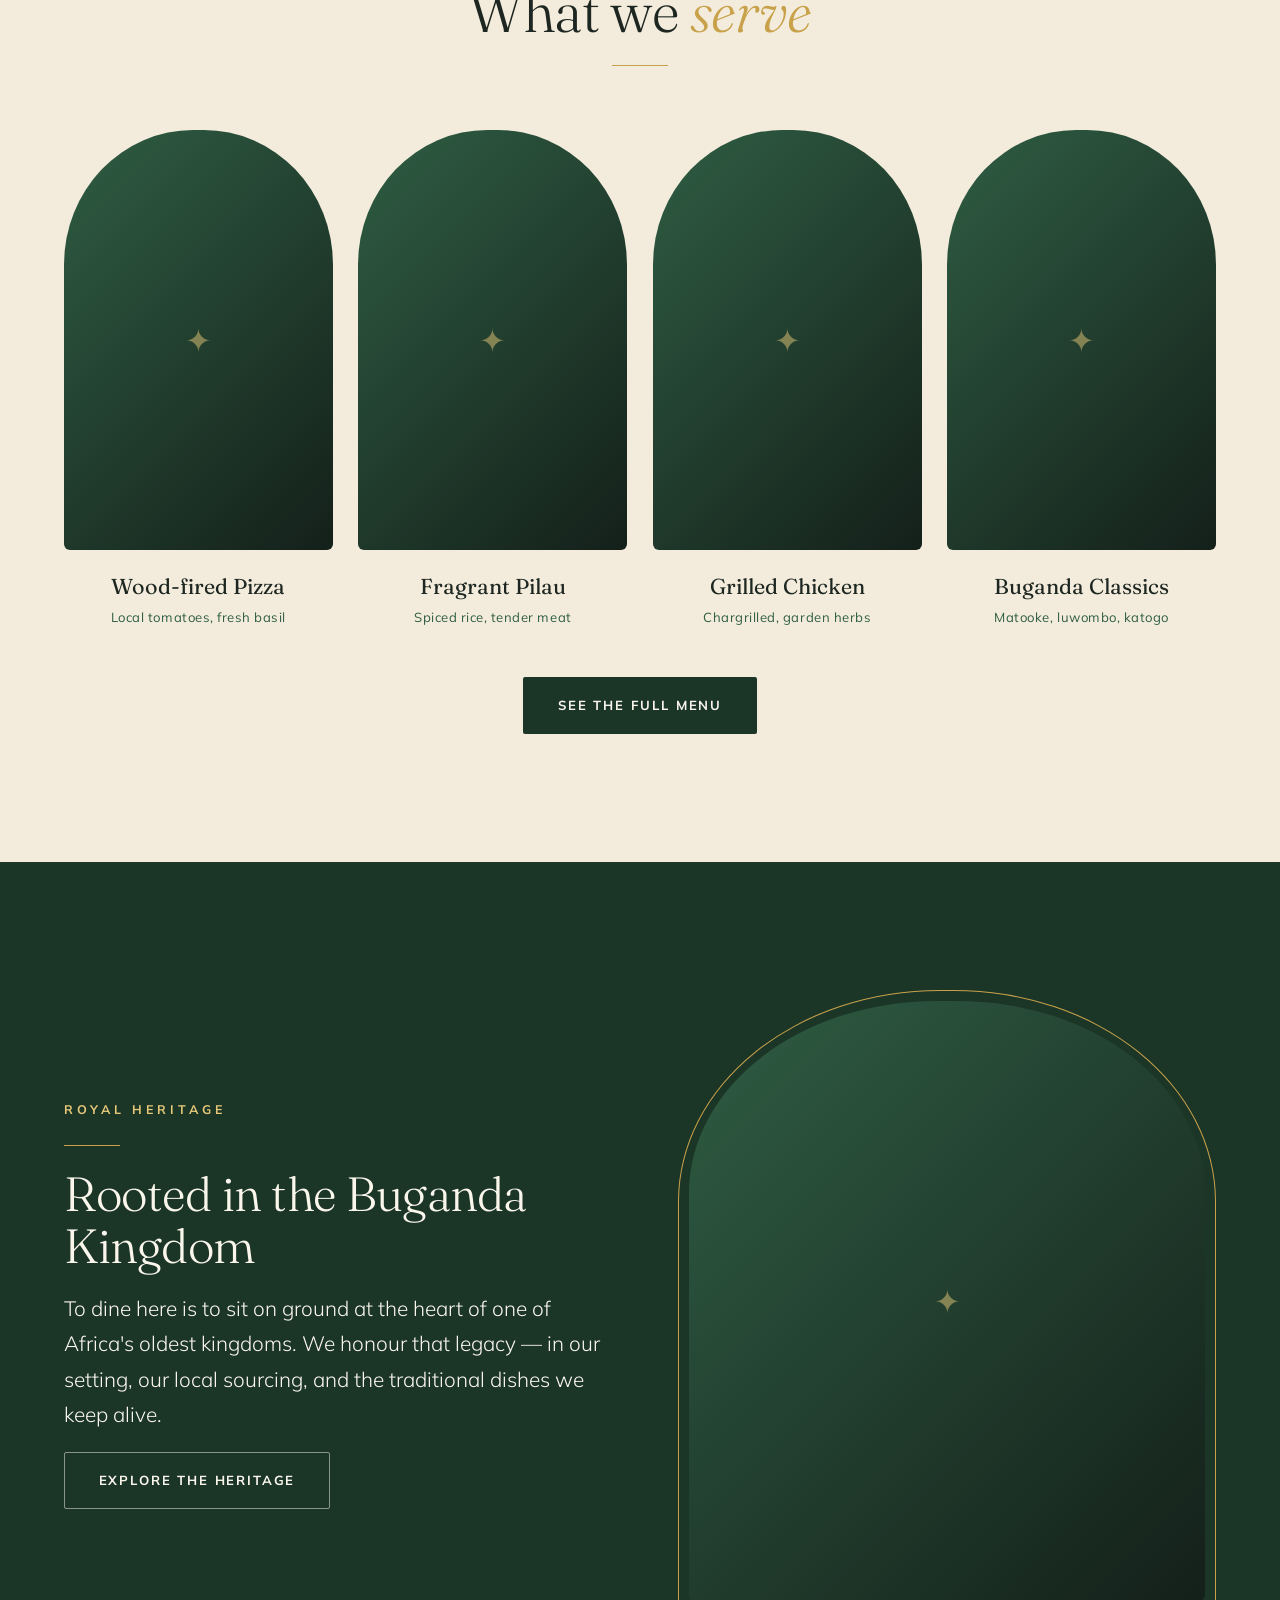
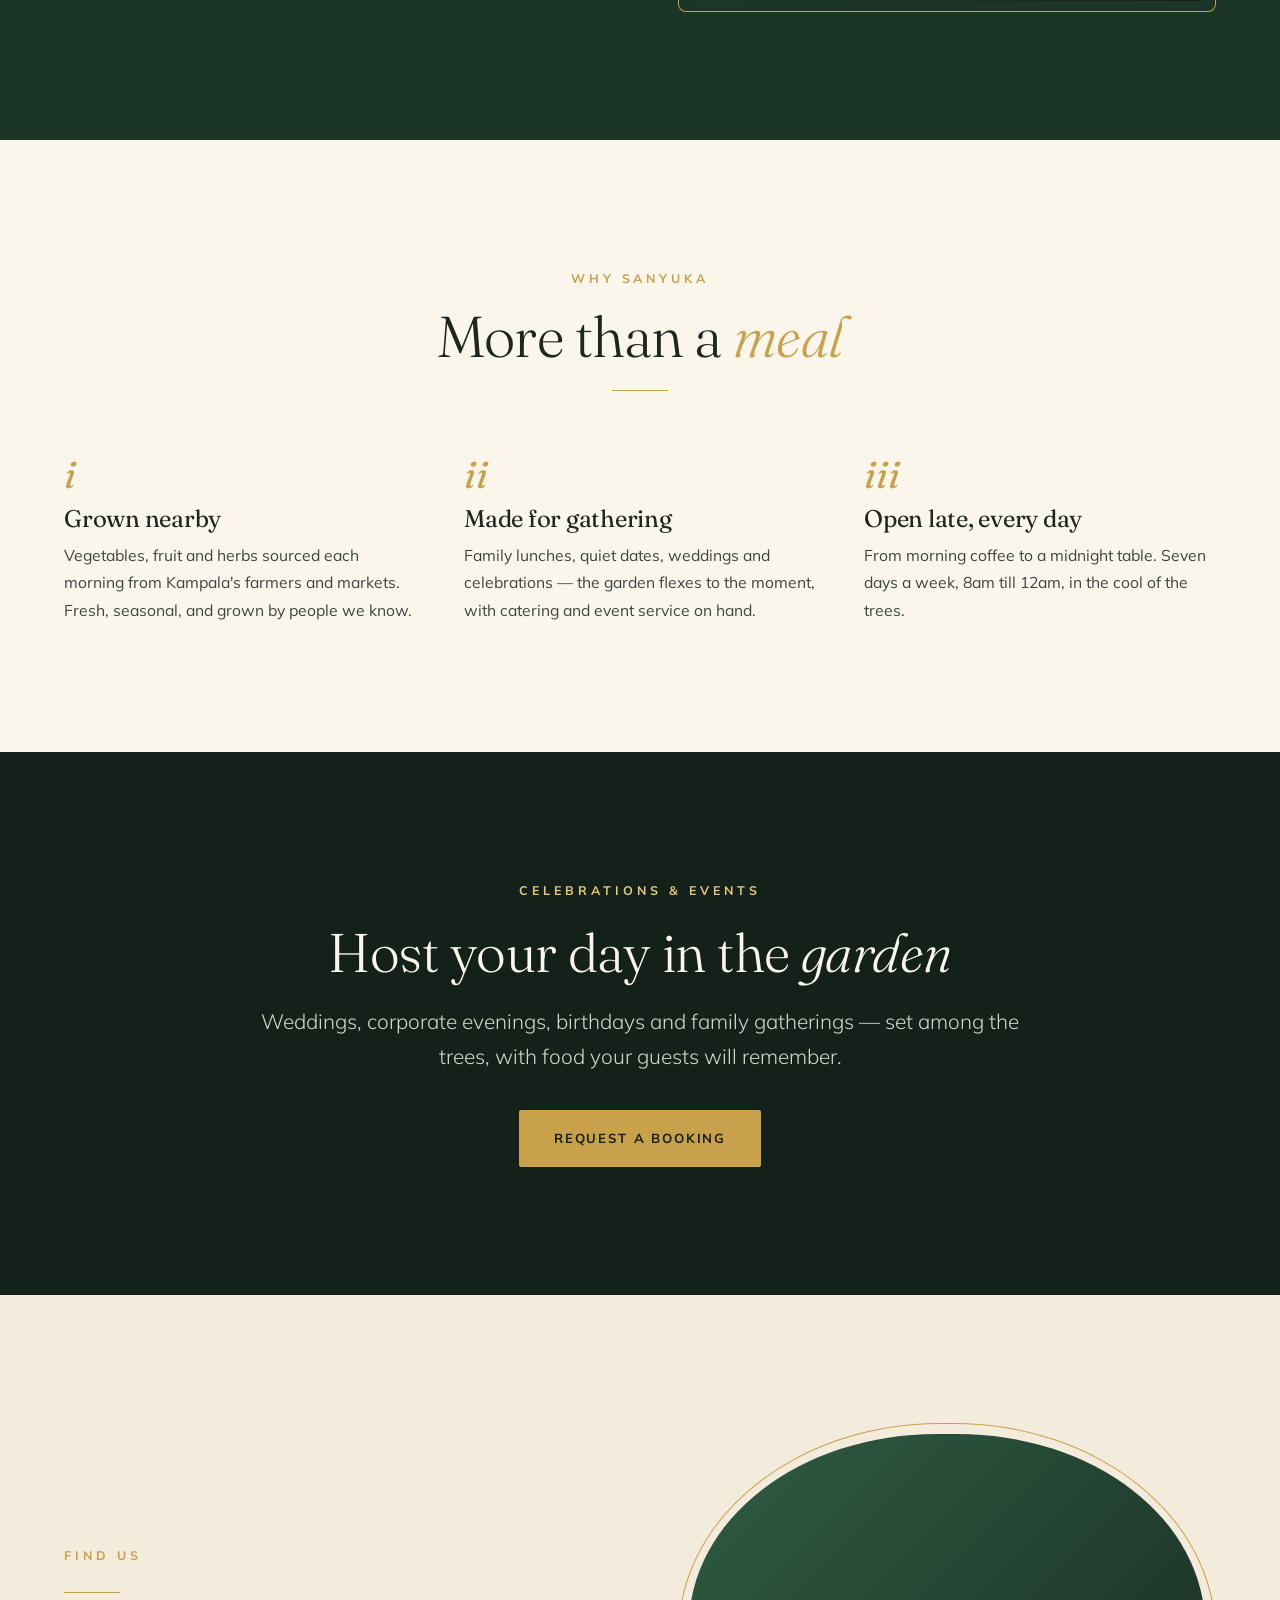
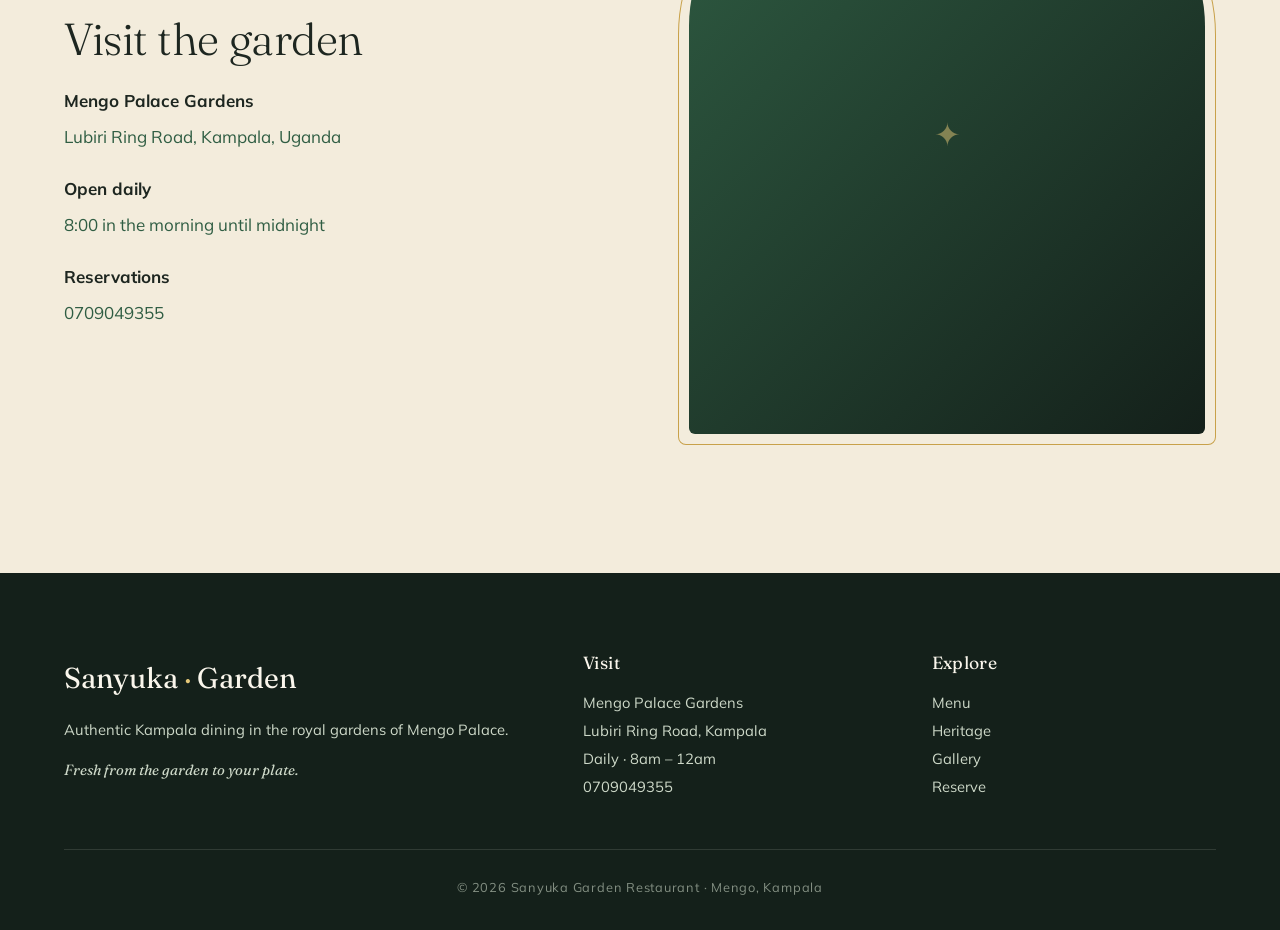
==== commit ec181e49: "2" ====
--- a/untitled folder/files/index.html
+++ b/untitled folder/files/index.html
@@ -30,7 +30,7 @@
   <div class="hero-inner">
     <span class="eyebrow">Mengo Palace Gardens · Kampala</span>
     <h1>A table beneath<br>the <em>century-old</em> trees</h1>
-    <p class="hero-sub">Authentic Kampala dining in the royal gardens of Buganda — fresh from local farms, served under a canopy that has stood for generations.</p>
+    <p class="hero-sub">Café, restaurant and bar in the royal gardens of Buganda — fresh from local farms, from morning coffee to evening under the trees.</p>
     <div class="hero-cta">
       <a href="booking.html" class="btn btn-gold">Reserve a Table</a>
       <a href="menu.html" class="btn btn-ghost">View the Menu</a>
--- a/untitled folder/files/styles.css
+++ b/untitled folder/files/styles.css
@@ -252,6 +252,30 @@
 .fg textarea { min-height: 130px; resize: vertical; }
 .fg-2 { display: grid; grid-template-columns: 1fr 1fr; gap: 1.4rem; }
 
+/* ---------- MENU TABS ---------- */
+
+.tabs { display: flex; justify-content: center; gap: clamp(0.5rem, 2vw, 1.5rem); flex-wrap: wrap;
+  margin-bottom: clamp(2.5rem, 6vw, 4rem); border-bottom: 1px solid rgba(47,93,67,0.15); padding-bottom: 0; }
+.tab { background: none; border: none; cursor: pointer; font-family: var(--body);
+  padding: 0.9rem 1.4rem 1.1rem; position: relative; color: var(--moss); transition: color 0.3s var(--ease); }
+.tab .tab-name { display: block; font-family: var(--display); font-size: clamp(1.3rem, 3vw, 1.9rem); font-weight: 400; line-height: 1; }
+.tab .tab-when { display: block; font-size: 0.66rem; font-weight: 700; letter-spacing: 0.2em; text-transform: uppercase; margin-top: 0.4rem; opacity: 0.7; }
+.tab::after { content: ''; position: absolute; left: 0; right: 0; bottom: -1px; height: 2px; background: var(--gold); transform: scaleX(0); transition: transform 0.35s var(--ease); }
+.tab:hover { color: var(--forest); }
+.tab.active { color: var(--forest); }
+.tab.active .tab-name { font-style: italic; }
+.tab.active::after { transform: scaleX(1); }
+
+.tab-panel { display: none; }
+.tab-panel.active { display: block; animation: fadein 0.5s var(--ease); }
+
+.draft-note { display: inline-block; font-size: 0.72rem; font-weight: 700; letter-spacing: 0.12em;
+  text-transform: uppercase; color: var(--clay); background: rgba(156,74,60,0.08);
+  border: 1px solid rgba(156,74,60,0.25); border-radius: 2px; padding: 0.5rem 1rem; margin-bottom: 2rem; }
+
+.tab-intro { font-family: var(--display); font-style: italic; font-weight: 300; font-size: clamp(1.1rem, 2.2vw, 1.5rem);
+  color: var(--moss); text-align: center; margin-bottom: 2.5rem; }
+
 /* ---------- FOOTER ---------- */
 
 .footer { background: var(--canopy); color: var(--sage); padding: clamp(3rem, 7vw, 5rem) clamp(1.25rem, 5vw, 4rem) 2rem; }
